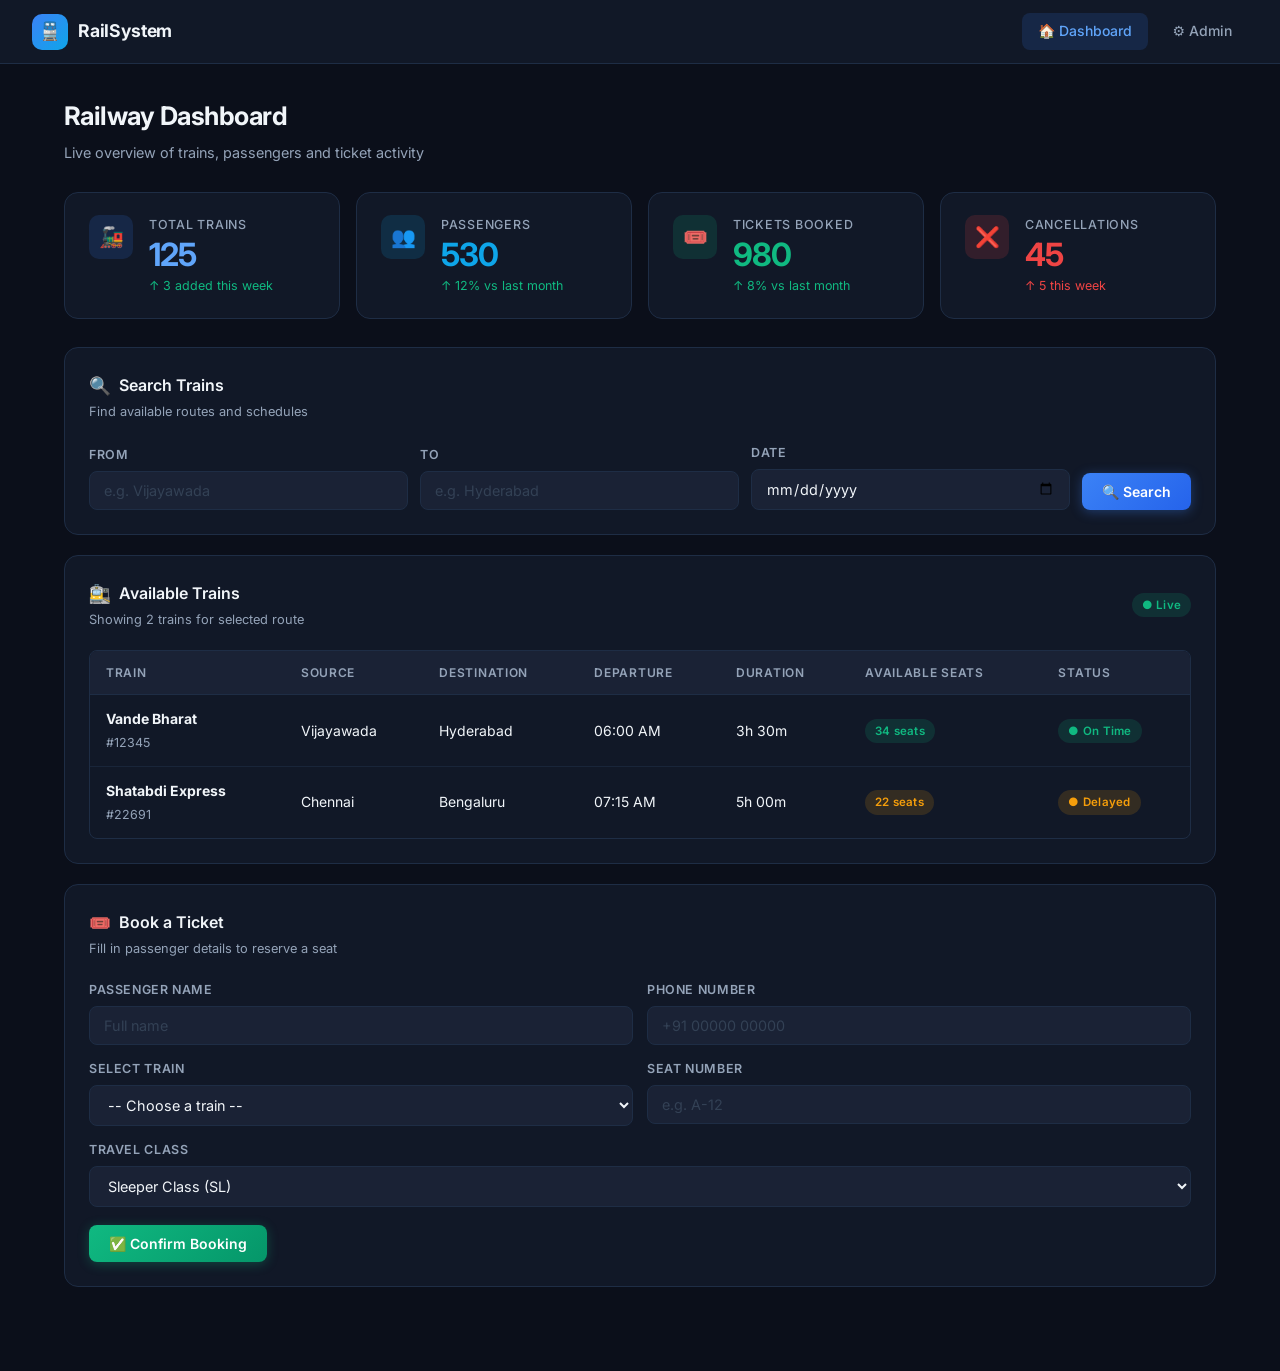
==== index.html @ a26832fb "Add files via upload" ====
<!DOCTYPE html>
<html lang="en">
<head>
  <meta charset="UTF-8">
  <meta name="viewport" content="width=device-width, initial-scale=1.0">
  <title>Railway Dashboard</title>
  <link rel="preconnect" href="https://fonts.googleapis.com">
  <link rel="preconnect" href="https://fonts.gstatic.com" crossorigin>
  <link href="https://fonts.googleapis.com/css2?family=Inter:wght@400;500;600;700&display=swap" rel="stylesheet">
  <link rel="stylesheet" href="css/style.css">
</head>
<body>

<nav>
  <a class="nav-brand" href="index.html">
    <div class="logo-icon">🚆</div>
    RailSystem
  </a>
  <div class="nav-links">
    <a href="index.html" class="active">🏠 Dashboard</a>
    <a href="admin.html">⚙️ Admin</a>
  </div>
</nav>

<div class="container">

  <!-- Page header -->
  <div class="page-header">
    <h1>Railway Dashboard</h1>
    <p>Live overview of trains, passengers and ticket activity</p>
  </div>

  <!-- Stat cards -->
  <div class="stats-grid">
    <div class="stat-card">
      <div class="stat-icon blue">🚂</div>
      <div class="stat-body">
        <div class="stat-label">Total Trains</div>
        <div class="stat-value blue">125</div>
        <div class="stat-delta">↑ 3 added this week</div>
      </div>
    </div>
    <div class="stat-card">
      <div class="stat-icon teal">👥</div>
      <div class="stat-body">
        <div class="stat-label">Passengers</div>
        <div class="stat-value teal">530</div>
        <div class="stat-delta">↑ 12% vs last month</div>
      </div>
    </div>
    <div class="stat-card">
      <div class="stat-icon green">🎟️</div>
      <div class="stat-body">
        <div class="stat-label">Tickets Booked</div>
        <div class="stat-value green">980</div>
        <div class="stat-delta">↑ 8% vs last month</div>
      </div>
    </div>
    <div class="stat-card">
      <div class="stat-icon red">❌</div>
      <div class="stat-body">
        <div class="stat-label">Cancellations</div>
        <div class="stat-value red">45</div>
        <div class="stat-delta" style="color:var(--red)">↑ 5 this week</div>
      </div>
    </div>
  </div>

  <!-- Search trains -->
  <div class="panel">
    <div class="panel-header">
      <div>
        <div class="panel-title"><span class="icon">🔍</span> Search Trains</div>
        <div class="panel-subtitle">Find available routes and schedules</div>
      </div>
    </div>
    <div class="search-row">
      <div class="field">
        <label for="fromInput">From</label>
        <input type="text" placeholder="e.g. Vijayawada" id="fromInput">
      </div>
      <div class="field">
        <label for="toInput">To</label>
        <input type="text" placeholder="e.g. Hyderabad" id="toInput">
      </div>
      <div class="field">
        <label for="dateInput">Date</label>
        <input type="date" id="dateInput">
      </div>
      <button class="btn btn-primary" id="searchBtn">🔍 Search</button>
    </div>
  </div>

  <!-- Available trains -->
  <div class="panel">
    <div class="panel-header">
      <div>
        <div class="panel-title"><span class="icon">🚉</span> Available Trains</div>
        <div class="panel-subtitle" id="trainResultsSubtitle">Showing 2 trains for selected route</div>
      </div>
      <span class="badge badge-green">● Live</span>
    </div>
    <div class="table-wrap">
      <table>
        <thead>
          <tr>
            <th>Train</th>
            <th>Source</th>
            <th>Destination</th>
            <th>Departure</th>
            <th>Duration</th>
            <th>Available Seats</th>
            <th>Status</th>
          </tr>
        </thead>
        <tbody>
          <tr>
            <td><strong>Vande Bharat</strong><br><span style="color:var(--muted);font-size:.78rem">#12345</span></td>
            <td>Vijayawada</td>
            <td>Hyderabad</td>
            <td>06:00 AM</td>
            <td>3h 30m</td>
            <td><span class="badge badge-green">34 seats</span></td>
            <td><span class="badge badge-green">● On Time</span></td>
          </tr>
          <tr>
            <td><strong>Shatabdi Express</strong><br><span style="color:var(--muted);font-size:.78rem">#22691</span></td>
            <td>Chennai</td>
            <td>Bengaluru</td>
            <td>07:15 AM</td>
            <td>5h 00m</td>
            <td><span class="badge badge-amber">22 seats</span></td>
            <td><span class="badge badge-amber">● Delayed</span></td>
          </tr>
        </tbody>
      </table>
    </div>
  </div>

  <!-- Book ticket -->
  <div class="panel">
    <div class="panel-header">
      <div>
        <div class="panel-title"><span class="icon">🎟️</span> Book a Ticket</div>
        <div class="panel-subtitle">Fill in passenger details to reserve a seat</div>
      </div>
    </div>
    <div class="booking-grid">
      <div class="field">
        <label for="pname">Passenger Name</label>
        <input type="text" id="pname" placeholder="Full name">
      </div>
      <div class="field">
        <label for="phone">Phone Number</label>
        <input type="tel" id="phone" placeholder="+91 00000 00000">
      </div>
      <div class="field">
        <label for="trainSelect">Select Train</label>
        <select id="trainSelect">
          <option value="">-- Choose a train --</option>
          <option>Vande Bharat (#12345)</option>
          <option>Shatabdi Express (#22691)</option>
        </select>
      </div>
      <div class="field">
        <label for="seat">Seat Number</label>
        <input type="text" id="seat" placeholder="e.g. A-12">
      </div>
      <div class="field span-2" style="grid-column:1/-1">
        <label for="travelClass">Travel Class</label>
        <select id="travelClass">
          <option>Sleeper Class (SL)</option>
          <option>AC 3-Tier (3A)</option>
          <option>AC 2-Tier (2A)</option>
          <option>First Class AC (1A)</option>
        </select>
      </div>
    </div>
    <button class="btn btn-success" style="margin-top:18px" id="bookBtn">✅ Confirm Booking</button>
    <div class="alert alert-success" id="msg">
      <span>✅</span>
      <span>Booking confirmed! Your ticket has been reserved successfully. (Demo — frontend only)</span>
    </div>
  </div>

</div>

<script src="js/script.js"></script>
</body>
</html>
---- css/style.css ----
/* ── Reset & Base ─────────────────────────────── */
*, *::before, *::after { box-sizing: border-box; margin: 0; padding: 0; }

:root {
  --bg:        #0b0f1a;
  --surface:   #111827;
  --surface2:  #1a2235;
  --border:    #1e2d45;
  --accent:    #3b82f6;
  --accent2:   #60a5fa;
  --teal:      #0ea5e9;
  --green:     #10b981;
  --amber:     #f59e0b;
  --red:       #ef4444;
  --text:      #f1f5f9;
  --muted:     #94a3b8;
  --faint:     #334155;
  --radius:    14px;
  --radius-sm: 8px;
  --shadow:    0 4px 24px rgba(0,0,0,.45);
  --trans:     .2s ease;
}

body {
  font-family: 'Inter', system-ui, sans-serif;
  background: var(--bg);
  color: var(--text);
  min-height: 100vh;
  line-height: 1.6;
}

/* ── Navigation ───────────────────────────────── */
nav {
  display: flex;
  align-items: center;
  justify-content: space-between;
  padding: 0 32px;
  height: 64px;
  background: var(--surface);
  border-bottom: 1px solid var(--border);
  position: sticky;
  top: 0;
  z-index: 100;
  backdrop-filter: blur(12px);
}

.nav-brand {
  display: flex;
  align-items: center;
  gap: 10px;
  font-size: 1.1rem;
  font-weight: 700;
  letter-spacing: -.01em;
  color: var(--text);
  text-decoration: none;
}

.nav-brand .logo-icon {
  width: 36px; height: 36px;
  background: linear-gradient(135deg, var(--accent), var(--teal));
  border-radius: 10px;
  display: flex; align-items: center; justify-content: center;
  font-size: 1.1rem;
}

.nav-links { display: flex; gap: 8px; align-items: center; }

.nav-links a {
  display: inline-flex;
  align-items: center;
  gap: 6px;
  padding: 7px 16px;
  border-radius: var(--radius-sm);
  color: var(--muted);
  text-decoration: none;
  font-size: .875rem;
  font-weight: 500;
  transition: background var(--trans), color var(--trans);
}

.nav-links a:hover,
.nav-links a.active {
  background: rgba(59,130,246,.15);
  color: var(--accent2);
}

/* ── Page Layout ──────────────────────────────── */
.container {
  max-width: 1200px;
  margin: 0 auto;
  padding: 32px 24px 64px;
}

.page-header {
  margin-bottom: 28px;
}

.page-header h1 {
  font-size: 1.6rem;
  font-weight: 700;
  letter-spacing: -.02em;
  color: var(--text);
}

.page-header p {
  color: var(--muted);
  font-size: .9rem;
  margin-top: 4px;
}

/* ── Stat Cards ───────────────────────────────── */
.stats-grid {
  display: grid;
  grid-template-columns: repeat(auto-fit, minmax(220px, 1fr));
  gap: 16px;
  margin-bottom: 28px;
}

.stat-card {
  background: var(--surface);
  border: 1px solid var(--border);
  border-radius: var(--radius);
  padding: 22px 24px;
  display: flex;
  align-items: flex-start;
  gap: 16px;
  transition: border-color var(--trans), box-shadow var(--trans);
}

.stat-card:hover {
  border-color: var(--accent);
  box-shadow: 0 0 0 1px rgba(59,130,246,.2), var(--shadow);
}

.stat-icon {
  width: 44px; height: 44px;
  border-radius: 10px;
  display: flex; align-items: center; justify-content: center;
  font-size: 1.25rem;
  flex-shrink: 0;
}

.stat-icon.blue  { background: rgba(59,130,246,.15); }
.stat-icon.teal  { background: rgba(14,165,233,.15); }
.stat-icon.green { background: rgba(16,185,129,.15); }
.stat-icon.red   { background: rgba(239,68,68,.15); }

.stat-body { flex: 1; }
.stat-label { font-size: .78rem; font-weight: 500; color: var(--muted); text-transform: uppercase; letter-spacing: .06em; }
.stat-value { font-size: 2rem; font-weight: 700; letter-spacing: -.03em; line-height: 1.1; margin-top: 2px; }
.stat-value.blue  { color: var(--accent2); }
.stat-value.teal  { color: var(--teal); }
.stat-value.green { color: var(--green); }
.stat-value.red   { color: var(--red); }
.stat-delta { font-size: .78rem; color: var(--green); margin-top: 4px; }

/* ── Panels ───────────────────────────────────── */
.panel {
  background: var(--surface);
  border: 1px solid var(--border);
  border-radius: var(--radius);
  padding: 24px;
  margin-bottom: 20px;
}

.panel-header {
  display: flex;
  align-items: center;
  justify-content: space-between;
  margin-bottom: 20px;
}

.panel-title {
  font-size: 1rem;
  font-weight: 600;
  color: var(--text);
  display: flex;
  align-items: center;
  gap: 8px;
}

.panel-title .icon {
  font-size: 1.1rem;
}

.panel-subtitle {
  font-size: .8rem;
  color: var(--muted);
  margin-top: 2px;
}

/* ── Search / Form ────────────────────────────── */
.search-row {
  display: grid;
  grid-template-columns: 1fr 1fr 1fr auto;
  gap: 12px;
  align-items: end;
}

@media (max-width: 680px) {
  .search-row { grid-template-columns: 1fr; }
}

.field { display: flex; flex-direction: column; gap: 6px; }

.field label {
  font-size: .78rem;
  font-weight: 600;
  color: var(--muted);
  text-transform: uppercase;
  letter-spacing: .05em;
}

input, select {
  width: 100%;
  padding: 10px 14px;
  background: var(--surface2);
  border: 1px solid var(--border);
  border-radius: var(--radius-sm);
  color: var(--text);
  font-size: .9rem;
  font-family: inherit;
  outline: none;
  transition: border-color var(--trans), box-shadow var(--trans);
}

input::placeholder { color: var(--faint); }

input:focus, select:focus {
  border-color: var(--accent);
  box-shadow: 0 0 0 3px rgba(59,130,246,.15);
}

select option { background: var(--surface); }

/* ── Buttons ──────────────────────────────────── */
.btn {
  display: inline-flex;
  align-items: center;
  justify-content: center;
  gap: 6px;
  padding: 10px 20px;
  border: none;
  border-radius: var(--radius-sm);
  font-family: inherit;
  font-size: .875rem;
  font-weight: 600;
  cursor: pointer;
  transition: opacity var(--trans), transform var(--trans), box-shadow var(--trans);
  white-space: nowrap;
}

.btn:active { transform: scale(.97); }

.btn-primary {
  background: linear-gradient(135deg, var(--accent), #2563eb);
  color: #fff;
  box-shadow: 0 2px 12px rgba(59,130,246,.35);
}

.btn-primary:hover { opacity: .9; box-shadow: 0 4px 18px rgba(59,130,246,.45); }

.btn-success {
  background: linear-gradient(135deg, var(--green), #059669);
  color: #fff;
  box-shadow: 0 2px 12px rgba(16,185,129,.3);
}

.btn-success:hover { opacity: .9; }

.btn-ghost {
  background: transparent;
  border: 1px solid var(--border);
  color: var(--muted);
}

.btn-ghost:hover { border-color: var(--accent); color: var(--accent2); }

/* ── Table ────────────────────────────────────── */
.table-wrap {
  overflow-x: auto;
  border-radius: var(--radius-sm);
  border: 1px solid var(--border);
}

table {
  width: 100%;
  border-collapse: collapse;
  font-size: .875rem;
}

thead {
  background: var(--surface2);
}

th {
  padding: 12px 16px;
  text-align: left;
  font-size: .75rem;
  font-weight: 600;
  color: var(--muted);
  text-transform: uppercase;
  letter-spacing: .06em;
  border-bottom: 1px solid var(--border);
}

td {
  padding: 13px 16px;
  border-bottom: 1px solid rgba(30,45,69,.6);
  color: var(--text);
  vertical-align: middle;
}

tbody tr:last-child td { border-bottom: none; }

tbody tr {
  transition: background var(--trans);
}

tbody tr:hover { background: rgba(59,130,246,.04); }

/* Badges */
.badge {
  display: inline-flex;
  align-items: center;
  gap: 5px;
  padding: 3px 10px;
  border-radius: 20px;
  font-size: .72rem;
  font-weight: 600;
  letter-spacing: .02em;
}

.badge-green  { background: rgba(16,185,129,.15); color: var(--green); }
.badge-blue   { background: rgba(59,130,246,.15); color: var(--accent2); }
.badge-amber  { background: rgba(245,158,11,.15); color: var(--amber); }
.badge-red    { background: rgba(239,68,68,.12);  color: var(--red); }

/* ── Booking Form ─────────────────────────────── */
.booking-grid {
  display: grid;
  grid-template-columns: 1fr 1fr;
  gap: 14px;
}

@media (max-width: 560px) { .booking-grid { grid-template-columns: 1fr; } }

.booking-grid .span-2 { grid-column: 1 / -1; }

/* Alert / message */
.alert {
  display: none;
  align-items: center;
  gap: 10px;
  padding: 12px 16px;
  border-radius: var(--radius-sm);
  font-size: .875rem;
  font-weight: 500;
  margin-top: 16px;
  animation: fadeIn .25s ease;
}

.alert.show { display: flex; }
.alert-success { background: rgba(16,185,129,.12); border: 1px solid rgba(16,185,129,.3); color: var(--green); }

@keyframes fadeIn {
  from { opacity: 0; transform: translateY(6px); }
  to   { opacity: 1; transform: none; }
}

/* ── Admin: info cards ────────────────────────── */
.info-grid {
  display: grid;
  grid-template-columns: repeat(auto-fit, minmax(220px, 1fr));
  gap: 16px;
  margin-bottom: 24px;
}

.info-card {
  background: var(--surface);
  border: 1px solid var(--border);
  border-radius: var(--radius);
  padding: 20px;
}

.info-card-header {
  display: flex;
  align-items: center;
  gap: 8px;
  margin-bottom: 14px;
  font-weight: 600;
  font-size: .9rem;
}

.info-card ul {
  list-style: none;
  display: flex;
  flex-direction: column;
  gap: 8px;
}

.info-card li {
  display: flex;
  align-items: center;
  gap: 8px;
  font-size: .85rem;
  color: var(--muted);
}

.info-card li::before {
  content: '';
  width: 6px; height: 6px;
  border-radius: 50%;
  background: var(--accent);
  flex-shrink: 0;
}

/* ── Progress bars ────────────────────────────── */
.progress-group { display: flex; flex-direction: column; gap: 18px; }

.progress-item {}

.progress-meta {
  display: flex;
  justify-content: space-between;
  align-items: center;
  margin-bottom: 8px;
}

.progress-label { font-size: .85rem; font-weight: 500; color: var(--text); }
.progress-value { font-size: .85rem; font-weight: 700; color: var(--accent2); }

.progress-bar {
  height: 8px;
  background: var(--surface2);
  border-radius: 99px;
  overflow: hidden;
  border: 1px solid var(--border);
}

.progress-fill {
  height: 100%;
  border-radius: 99px;
  transition: width .8s cubic-bezier(.4,0,.2,1);
}

.progress-fill.blue  { background: linear-gradient(90deg, var(--accent), var(--teal)); }
.progress-fill.green { background: linear-gradient(90deg, var(--green), #34d399); }
.progress-fill.amber { background: linear-gradient(90deg, var(--amber), #fbbf24); }

/* ── Scrollbar ────────────────────────────────── */
::-webkit-scrollbar { width: 6px; height: 6px; }
::-webkit-scrollbar-track { background: var(--bg); }
::-webkit-scrollbar-thumb { background: var(--faint); border-radius: 99px; }
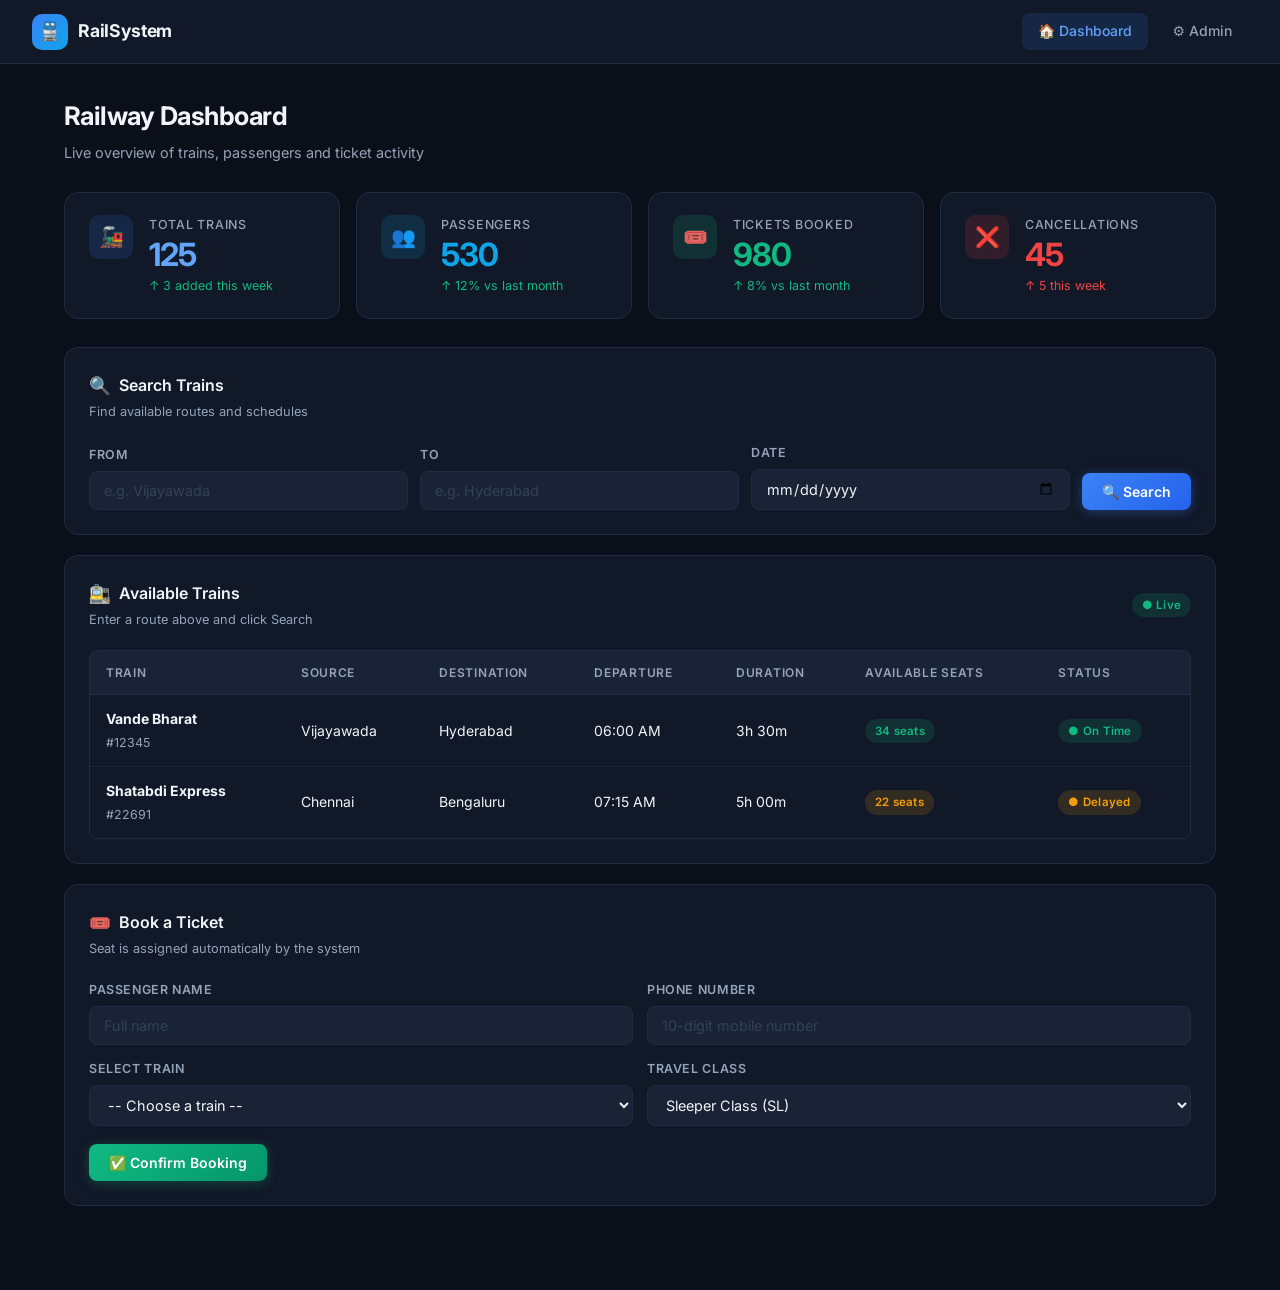
==== commit 22f7fa9a: "Add files via upload" ====
--- a/index.html
+++ b/index.html
@@ -7,7 +7,7 @@
   <link rel="preconnect" href="https://fonts.googleapis.com">
   <link rel="preconnect" href="https://fonts.gstatic.com" crossorigin>
   <link href="https://fonts.googleapis.com/css2?family=Inter:wght@400;500;600;700&display=swap" rel="stylesheet">
-  <link rel="stylesheet" href="css/style.css">
+  <link rel="stylesheet" href="css/style.css?v=2">
 </head>
 <body>
 
@@ -30,13 +30,13 @@
     <p>Live overview of trains, passengers and ticket activity</p>
   </div>
 
-  <!-- Stat cards -->
+  <!-- Stat cards — values set by JS (or PHP can echo into the spans) -->
   <div class="stats-grid">
     <div class="stat-card">
       <div class="stat-icon blue">🚂</div>
       <div class="stat-body">
         <div class="stat-label">Total Trains</div>
-        <div class="stat-value blue">125</div>
+        <div class="stat-value blue"><span id="totalTrains">—</span></div>
         <div class="stat-delta">↑ 3 added this week</div>
       </div>
     </div>
@@ -44,7 +44,7 @@
       <div class="stat-icon teal">👥</div>
       <div class="stat-body">
         <div class="stat-label">Passengers</div>
-        <div class="stat-value teal">530</div>
+        <div class="stat-value teal"><span id="totalPassengers">—</span></div>
         <div class="stat-delta">↑ 12% vs last month</div>
       </div>
     </div>
@@ -52,7 +52,7 @@
       <div class="stat-icon green">🎟️</div>
       <div class="stat-body">
         <div class="stat-label">Tickets Booked</div>
-        <div class="stat-value green">980</div>
+        <div class="stat-value green"><span id="totalTickets">—</span></div>
         <div class="stat-delta">↑ 8% vs last month</div>
       </div>
     </div>
@@ -60,13 +60,13 @@
       <div class="stat-icon red">❌</div>
       <div class="stat-body">
         <div class="stat-label">Cancellations</div>
-        <div class="stat-value red">45</div>
+        <div class="stat-value red"><span id="totalCancellations">—</span></div>
         <div class="stat-delta" style="color:var(--red)">↑ 5 this week</div>
       </div>
     </div>
   </div>
 
-  <!-- Search trains -->
+  <!-- Search trains — form action points to search.php for future PHP backend -->
   <div class="panel">
     <div class="panel-header">
       <div>
@@ -74,34 +74,37 @@
         <div class="panel-subtitle">Find available routes and schedules</div>
       </div>
     </div>
-    <div class="search-row">
-      <div class="field">
-        <label for="fromInput">From</label>
-        <input type="text" placeholder="e.g. Vijayawada" id="fromInput">
+    <form id="searchForm" action="search.php" method="GET" novalidate>
+      <div class="search-row">
+        <div class="field">
+          <label for="fromInput">From</label>
+          <input type="text" name="from" placeholder="e.g. Vijayawada" id="fromInput" autocomplete="off">
+        </div>
+        <div class="field">
+          <label for="toInput">To</label>
+          <input type="text" name="to" placeholder="e.g. Hyderabad" id="toInput" autocomplete="off">
+        </div>
+        <div class="field">
+          <label for="dateInput">Date</label>
+          <input type="date" name="date" id="dateInput">
+        </div>
+        <button type="button" class="btn btn-primary" id="searchBtn">🔍 Search</button>
       </div>
-      <div class="field">
-        <label for="toInput">To</label>
-        <input type="text" placeholder="e.g. Hyderabad" id="toInput">
-      </div>
-      <div class="field">
-        <label for="dateInput">Date</label>
-        <input type="date" id="dateInput">
-      </div>
-      <button class="btn btn-primary" id="searchBtn">🔍 Search</button>
-    </div>
+      <div class="alert alert-error" id="searchError" style="display:none;margin-top:12px"></div>
+    </form>
   </div>
 
-  <!-- Available trains -->
+  <!-- Available trains — tbody is empty; rows injected by JS (or PHP) -->
   <div class="panel">
     <div class="panel-header">
       <div>
         <div class="panel-title"><span class="icon">🚉</span> Available Trains</div>
-        <div class="panel-subtitle" id="trainResultsSubtitle">Showing 2 trains for selected route</div>
+        <div class="panel-subtitle" id="trainResultsSubtitle">Enter a route above and click Search</div>
       </div>
       <span class="badge badge-green">● Live</span>
     </div>
     <div class="table-wrap">
-      <table>
+      <table id="trainTable">
         <thead>
           <tr>
             <th>Train</th>
@@ -113,25 +116,8 @@
             <th>Status</th>
           </tr>
         </thead>
-        <tbody>
-          <tr>
-            <td><strong>Vande Bharat</strong><br><span style="color:var(--muted);font-size:.78rem">#12345</span></td>
-            <td>Vijayawada</td>
-            <td>Hyderabad</td>
-            <td>06:00 AM</td>
-            <td>3h 30m</td>
-            <td><span class="badge badge-green">34 seats</span></td>
-            <td><span class="badge badge-green">● On Time</span></td>
-          </tr>
-          <tr>
-            <td><strong>Shatabdi Express</strong><br><span style="color:var(--muted);font-size:.78rem">#22691</span></td>
-            <td>Chennai</td>
-            <td>Bengaluru</td>
-            <td>07:15 AM</td>
-            <td>5h 00m</td>
-            <td><span class="badge badge-amber">22 seats</span></td>
-            <td><span class="badge badge-amber">● Delayed</span></td>
-          </tr>
+        <tbody id="trainTableBody">
+          <!-- Rows injected by JS / PHP -->
         </tbody>
       </table>
     </div>
@@ -142,7 +128,7 @@
     <div class="panel-header">
       <div>
         <div class="panel-title"><span class="icon">🎟️</span> Book a Ticket</div>
-        <div class="panel-subtitle">Fill in passenger details to reserve a seat</div>
+        <div class="panel-subtitle">Seat is assigned automatically by the system</div>
       </div>
     </div>
     <div class="booking-grid">
@@ -152,39 +138,40 @@
       </div>
       <div class="field">
         <label for="phone">Phone Number</label>
-        <input type="tel" id="phone" placeholder="+91 00000 00000">
+        <input type="tel" id="phone" placeholder="10-digit mobile number" maxlength="10">
       </div>
+      <!-- Train options injected by JS (value = train ID, label = train name) -->
       <div class="field">
         <label for="trainSelect">Select Train</label>
         <select id="trainSelect">
           <option value="">-- Choose a train --</option>
-          <option>Vande Bharat (#12345)</option>
-          <option>Shatabdi Express (#22691)</option>
         </select>
       </div>
       <div class="field">
-        <label for="seat">Seat Number</label>
-        <input type="text" id="seat" placeholder="e.g. A-12">
-      </div>
-      <div class="field span-2" style="grid-column:1/-1">
         <label for="travelClass">Travel Class</label>
         <select id="travelClass">
-          <option>Sleeper Class (SL)</option>
-          <option>AC 3-Tier (3A)</option>
-          <option>AC 2-Tier (2A)</option>
-          <option>First Class AC (1A)</option>
+          <option value="SL">Sleeper Class (SL)</option>
+          <option value="3A">AC 3-Tier (3A)</option>
+          <option value="2A">AC 2-Tier (2A)</option>
+          <option value="1A">First Class AC (1A)</option>
         </select>
       </div>
     </div>
     <button class="btn btn-success" style="margin-top:18px" id="bookBtn">✅ Confirm Booking</button>
-    <div class="alert alert-success" id="msg">
+    <div class="alert alert-success" id="msg" style="display:none">
       <span>✅</span>
-      <span>Booking confirmed! Your ticket has been reserved successfully. (Demo — frontend only)</span>
+      <span id="msgText"></span>
+    </div>
+    <div class="alert alert-error" id="bookError" style="display:none">
+      <span>⚠️</span>
+      <span id="bookErrorText"></span>
     </div>
   </div>
 
 </div>
 
-<script src="js/script.js"></script>
+<!-- demo-data.js: remove this line when PHP is connected -->
+<script src="js/demo-data.js" defer></script>
+<script src="js/script.js?v=3" defer></script>
 </body>
 </html>
--- a/css/style.css
+++ b/css/style.css
@@ -448,6 +448,56 @@
 .progress-fill.green { background: linear-gradient(90deg, var(--green), #34d399); }
 .progress-fill.amber { background: linear-gradient(90deg, var(--amber), #fbbf24); }
 
+/* ── Alert error variant ──────────────────────── */
+.alert-error {
+  background: rgba(239,68,68,.1);
+  border: 1px solid rgba(239,68,68,.3);
+  color: var(--red);
+  border-radius: var(--radius-sm);
+  padding: 11px 16px;
+  font-size: .875rem;
+  font-weight: 500;
+  animation: fadeIn .2s ease;
+}
+
+/* ── Admin: DB object browser ─────────────────── */
+.db-object-group { margin-bottom: 18px; }
+.db-object-group:last-child { margin-bottom: 0; }
+
+.db-group-label {
+  font-size: .72rem;
+  font-weight: 700;
+  text-transform: uppercase;
+  letter-spacing: .07em;
+  color: var(--muted);
+  padding: 0 4px 6px;
+  border-bottom: 1px solid var(--border);
+  margin-bottom: 6px;
+}
+
+.db-object-list { list-style: none; }
+
+.db-object-item {
+  padding: 7px 10px;
+  border-radius: var(--radius-sm);
+  font-size: .85rem;
+  color: var(--muted);
+  cursor: pointer;
+  transition: background var(--trans), color var(--trans);
+  user-select: none;
+}
+
+.db-object-item:hover {
+  background: rgba(59,130,246,.08);
+  color: var(--text);
+}
+
+.db-object-item.active {
+  background: rgba(59,130,246,.15);
+  color: var(--accent2);
+  font-weight: 600;
+}
+
 /* ── Scrollbar ────────────────────────────────── */
 ::-webkit-scrollbar { width: 6px; height: 6px; }
 ::-webkit-scrollbar-track { background: var(--bg); }
